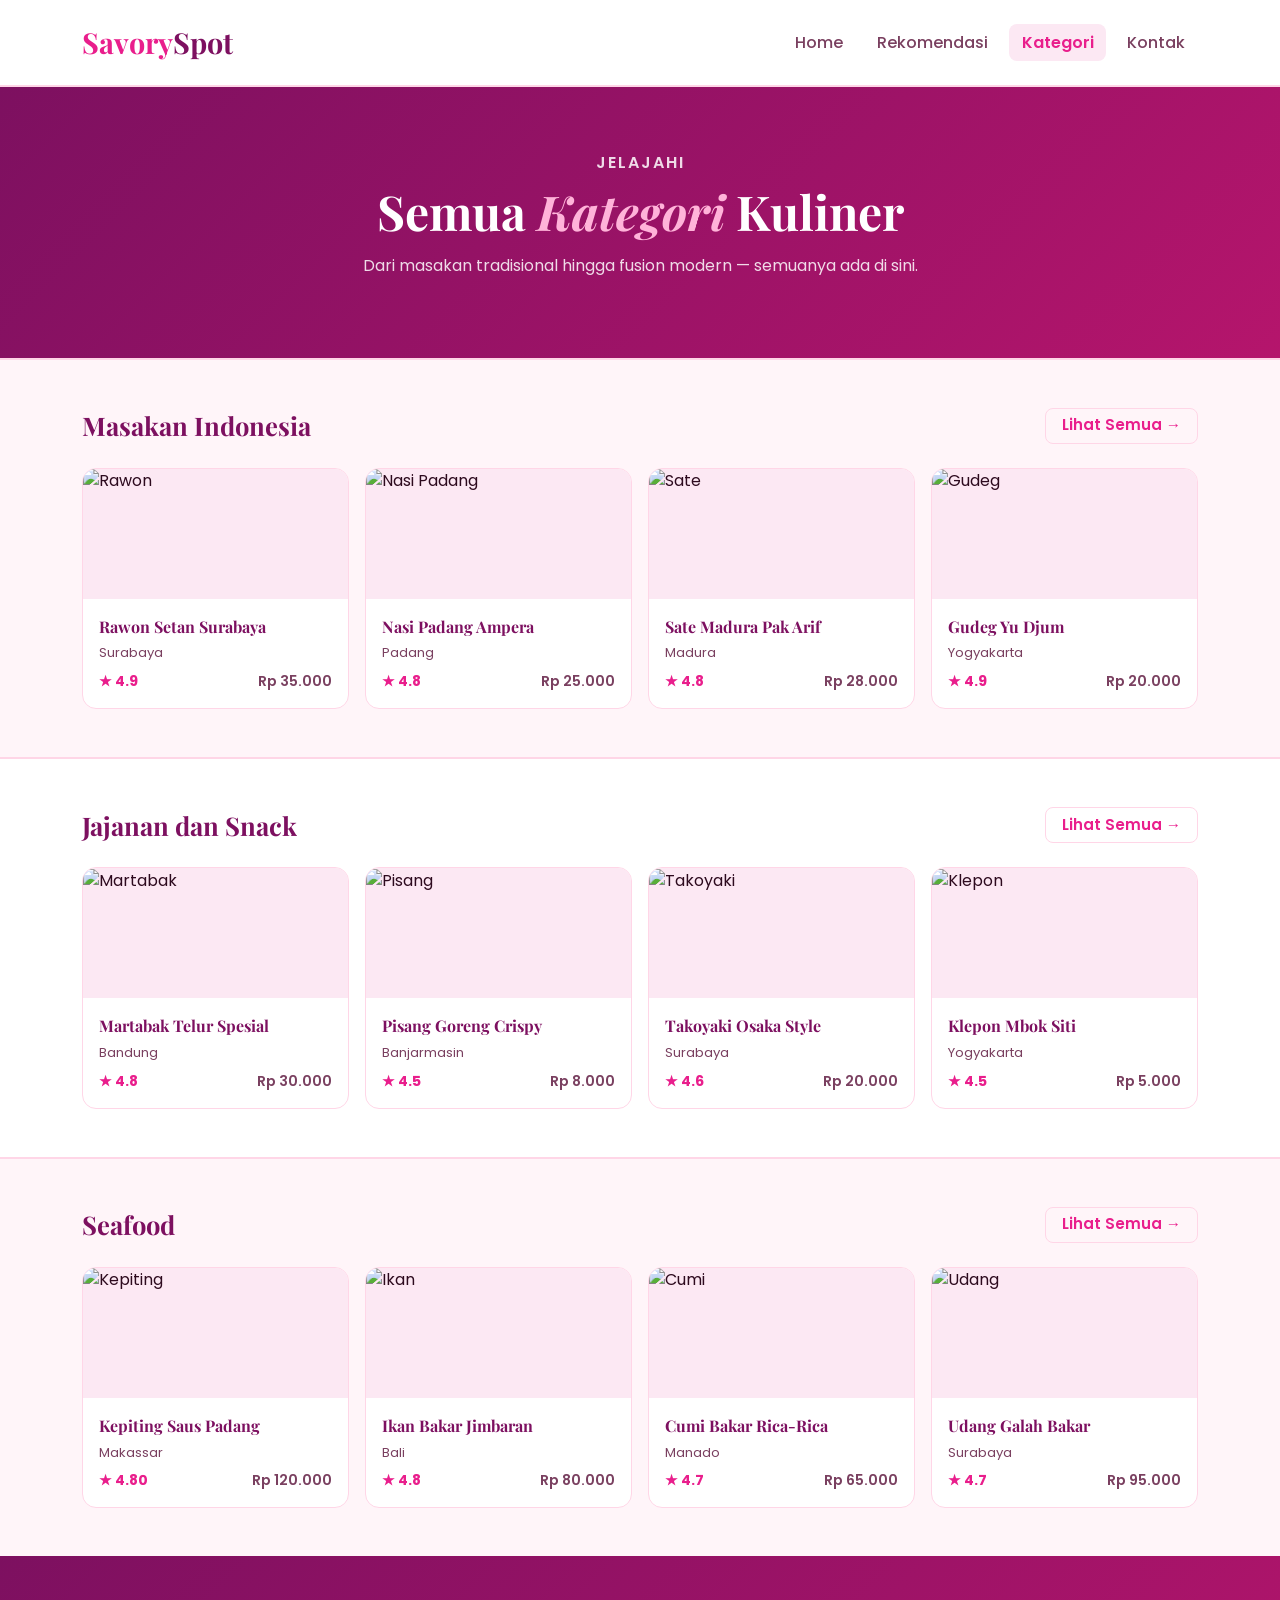
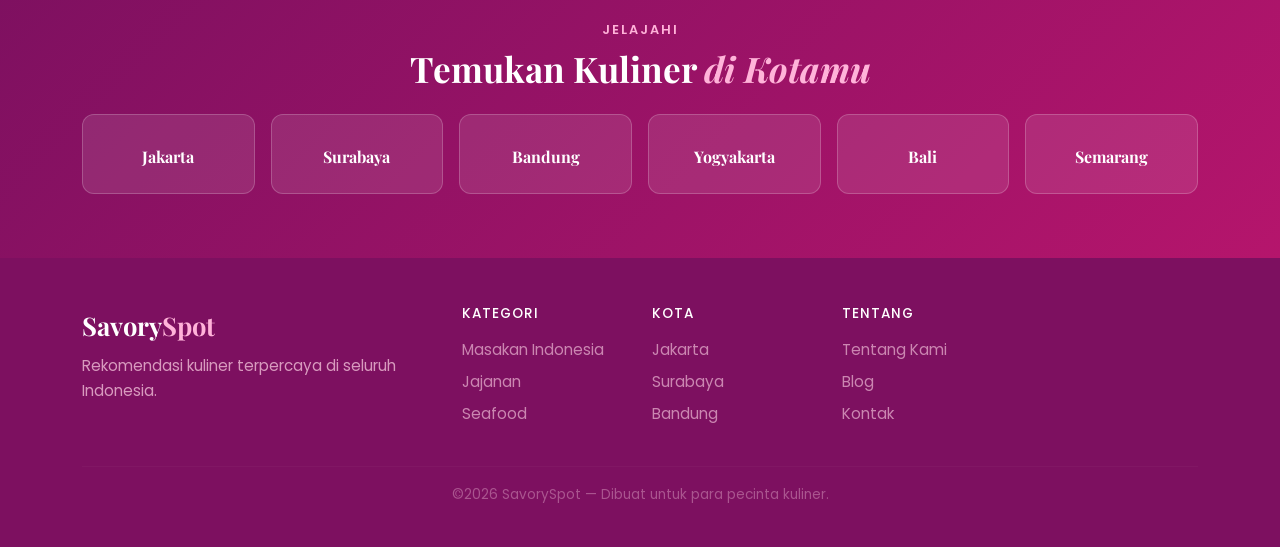
==== kategori.html @ 45e1f724 "feat: add kontak and rekomendasi pages with forms and functionality - Created kontak.html with a con" ====
<!DOCTYPE html>
<html lang="id">

<head>
  <meta charset="UTF-8" />
  <meta name="viewport" content="width=device-width, initial-scale=1.0" />
  <title>Kategori — SavorySpot</title>
  <link href="https://cdnjs.cloudflare.com/ajax/libs/bootstrap/5.3.2/css/bootstrap.min.css" rel="stylesheet" />
  <link
    href="https://fonts.googleapis.com/css2?family=Playfair+Display:ital,wght@0,700;1,700&family=Poppins:wght@400;500;600;700&display=swap"
    rel="stylesheet" />
  <link rel="stylesheet" href="kategori.css" />
</head>

<body>

  <nav class="navbar navbar-expand-lg sticky-top">
    <div class="container">
      <a class="navbar-brand" href="home.html">Savory<span>Spot</span></a>
      <button class="navbar-toggler" type="button" data-bs-toggle="collapse" data-bs-target="#menuNav">
        <span class="navbar-toggler-icon"></span>
      </button>
      <div class="collapse navbar-collapse justify-content-end" id="menuNav">
        <ul class="navbar-nav gap-2">
          <li class="nav-item"><a class="nav-link" href="home.html">Home</a></li>
          <li class="nav-item"><a class="nav-link" href="rekomendasi.html">Rekomendasi</a></li>
          <li class="nav-item"><a class="nav-link aktif" href="kategori.html">Kategori</a></li>
          <li class="nav-item"><a class="nav-link" href="kontak.html">Kontak</a></li>
        </ul>
      </div>
    </div>
  </nav>

  <section class="header-halaman">
    <div class="container text-center">
      <p class="label">JELAJAHI</p>
      <h1>Semua <em>Kategori</em> Kuliner</h1>
      <p>Dari masakan tradisional hingga fusion modern — semuanya ada di sini.</p>
    </div>
  </section>

  <!-- MASAKAN INDONESIA -->
  <section class="seksi-makanan" id="indonesia">
    <div class="container">
      <div class="judul-seksi">
        <h2>Masakan Indonesia</h2>
        <a href="rekomendasi.html" class="link-semua">Lihat Semua →</a>
      </div>
      <div class="row g-3">
        <div class="col-6 col-md-3">
          <div class="kartu-kecil">
            <div class="kk-foto"><img src="https://i.pinimg.com/736x/a6/c2/28/a6c22823c94080307e24362f05eaa082.jpg"
                alt="Rawon" /></div>
            <div class="kk-isi">
              <div class="kk-nama">Rawon Setan Surabaya</div>
              <div class="kk-lokasi">Surabaya</div>
              <div class="kk-bawah"><span class="kk-rating">★ 4.9</span><span class="kk-harga">Rp 35.000</span></div>
            </div>
          </div>
        </div>
        <div class="col-6 col-md-3">
          <div class="kartu-kecil">
            <div class="kk-foto"><img src="https://i.pinimg.com/736x/2a/86/64/2a8664012cab9e98c8d9ac3974589218.jpg"
                alt="Nasi Padang" /></div>
            <div class="kk-isi">
              <div class="kk-nama">Nasi Padang Ampera</div>
              <div class="kk-lokasi">Padang</div>
              <div class="kk-bawah"><span class="kk-rating">★ 4.8</span><span class="kk-harga">Rp 25.000</span></div>
            </div>
          </div>
        </div>
        <div class="col-6 col-md-3">
          <div class="kartu-kecil">
            <div class="kk-foto"><img src="https://i.pinimg.com/736x/81/70/66/817066a3e0587d60592d31920f31f69a.jpg"
                alt="Sate" /></div>
            <div class="kk-isi">
              <div class="kk-nama">Sate Madura Pak Arif</div>
              <div class="kk-lokasi">Madura</div>
              <div class="kk-bawah"><span class="kk-rating">★ 4.8</span><span class="kk-harga">Rp 28.000</span></div>
            </div>
          </div>
        </div>
        <div class="col-6 col-md-3">
          <div class="kartu-kecil">
            <div class="kk-foto"><img src="https://i.pinimg.com/736x/74/51/db/7451db063362821a07b41a27ba3db912.jpg"
                alt="Gudeg" /></div>
            <div class="kk-isi">
              <div class="kk-nama">Gudeg Yu Djum</div>
              <div class="kk-lokasi">Yogyakarta</div>
              <div class="kk-bawah"><span class="kk-rating">★ 4.9</span><span class="kk-harga">Rp 20.000</span></div>
            </div>
          </div>
        </div>
      </div>
    </div>
  </section>

  <!-- JAJANAN -->
  <section class="seksi-makanan bg-putih" id="jajanan">
    <div class="container">
      <div class="judul-seksi">
        <h2>Jajanan dan Snack</h2>
        <a href="rekomendasi.html" class="link-semua">Lihat Semua →</a>
      </div>
      <div class="row g-3">
        <div class="col-6 col-md-3">
          <div class="kartu-kecil">
            <div class="kk-foto"><img src="https://i.pinimg.com/736x/89/0b/9b/890b9bfc279bdaea29f14858599764b1.jpg"
                alt="Martabak" /></div>
            <div class="kk-isi">
              <div class="kk-nama">Martabak Telur Spesial</div>
              <div class="kk-lokasi">Bandung</div>
              <div class="kk-bawah"><span class="kk-rating">★ 4.8</span><span class="kk-harga">Rp 30.000</span></div>
            </div>
          </div>
        </div>
        <div class="col-6 col-md-3">
          <div class="kartu-kecil">
            <div class="kk-foto"><img src="https://i1-c.pinimg.com/1200x/96/ac/b1/96acb1b8d21e73b59365c81dc6659904.jpg"
                alt="Pisang" /></div>
            <div class="kk-isi">
              <div class="kk-nama">Pisang Goreng Crispy</div>
              <div class="kk-lokasi"> Banjarmasin</div>
              <div class="kk-bawah"><span class="kk-rating">★ 4.5</span><span class="kk-harga">Rp 8.000</span></div>
            </div>
          </div>
        </div>
        <div class="col-6 col-md-3">
          <div class="kartu-kecil">
            <div class="kk-foto"><img src="https://i.pinimg.com/736x/fe/58/0c/fe580c83a433505a674e19b1a835ab2b.jpg"
                alt="Takoyaki" /></div>
            <div class="kk-isi">
              <div class="kk-nama">Takoyaki Osaka Style</div>
              <div class="kk-lokasi"> Surabaya</div>
              <div class="kk-bawah"><span class="kk-rating">★ 4.6</span><span class="kk-harga">Rp 20.000</span></div>
            </div>
          </div>
        </div>
        <div class="col-6 col-md-3">
          <div class="kartu-kecil">
            <div class="kk-foto"><img src="https://i1-c.pinimg.com/736x/1a/3d/e3/1a3de3dff6219a815c5623024ca36a84.jpg"
                alt="Klepon" /></div>
            <div class="kk-isi">
              <div class="kk-nama">Klepon Mbok Siti</div>
              <div class="kk-lokasi">Yogyakarta</div>
              <div class="kk-bawah"><span class="kk-rating">★ 4.5</span><span class="kk-harga">Rp 5.000</span></div>
            </div>
          </div>
        </div>
      </div>
    </div>
  </section>

  <!-- SEAFOOD -->
  <section class="seksi-makanan" id="seafood">
    <div class="container">
      <div class="judul-seksi">
        <h2>Seafood</h2>
        <a href="rekomendasi.html" class="link-semua">Lihat Semua →</a>
      </div>
      <div class="row g-3">
        <div class="col-6 col-md-3">
          <div class="kartu-kecil">
            <div class="kk-foto"><img src="https://i1-c.pinimg.com/1200x/d6/48/a1/d648a134058417fb0a55483e6c380c33.jpg"
                alt="Kepiting" /></div>
                <div class="kk-isi">
              <div class="kk-nama">Kepiting Saus Padang</div>
              <div class="kk-lokasi"> Makassar</div>
              <div class="kk-bawah"><span class="kk-rating">★ 4.80</span><span class="kk-harga">Rp 120.000</span></div>
            </div>
          </div>
        </div>
        <div class="col-6 col-md-3">
          <div class="kartu-kecil">
            <div class="kk-foto"><img src="https://i.pinimg.com/736x/df/65/27/df652780ce26ef5067a25e6049cd04b6.jpg"
                alt="Ikan" /></div>
                <div class="kk-isi">
              <div class="kk-nama">Ikan Bakar Jimbaran</div>
              <div class="kk-lokasi">Bali</div>
              <div class="kk-bawah"><span class="kk-rating">★ 4.8</span><span class="kk-harga">Rp 80.000</span></div>
            </div>
          </div>
        </div>
        <div class="col-6 col-md-3">
          <div class="kartu-kecil">
            <div class="kk-foto"><img src="https://i.pinimg.com/736x/85/d7/22/85d722b4bcb40e73a3307ccb604c488b.jpg"
                alt="Cumi" /></div>
                 <div class="kk-isi">
              <div class="kk-nama">Cumi Bakar Rica-Rica</div>
              <div class="kk-lokasi"> Manado</div>
              <div class="kk-bawah"><span class="kk-rating">★ 4.7</span><span class="kk-harga">Rp 65.000</span></div>
            </div>
          </div>
        </div>
        <div class="col-6 col-md-3">
          <div class="kartu-kecil">
            <div class="kk-foto"><img src="https://i1-c.pinimg.com/1200x/f3/6c/b8/f36cb82526697c7a376b3c86f1c5e79c.jpg"
                alt="Udang" /></div>
            <div class="kk-isi">
              <div class="kk-nama">Udang Galah Bakar</div>
              <div class="kk-lokasi"> Surabaya</div>
              <div class="kk-bawah"><span class="kk-rating">★ 4.7</span><span class="kk-harga">Rp 95.000</span></div>
            </div>
          </div>
        </div>
      </div>
    </div>
  </section>

  <!-- KOTA -->
  <section class="seksi-kota">
    <div class="container">
      <div class="text-center mb-4">
        <p class="label" style="color:#ffb3d9">JELAJAHI</p>
        <h2>Temukan Kuliner <em>di Kotamu</em></h2>
      </div>
      <div class="row g-3">
        <div class="col-6 col-md-4 col-lg-2"><a href="#" class="kotak-kota" onclick="klikKota(event,this)">
            <div>Jakarta</div>
          </a></div>
        <div class="col-6 col-md-4 col-lg-2"><a href="#" class="kotak-kota" onclick="klikKota(event,this)">
            <div>Surabaya</div>
          </a></div>
        <div class="col-6 col-md-4 col-lg-2"><a href="#" class="kotak-kota" onclick="klikKota(event,this)">
            <div>Bandung</div>
          </a></div>
        <div class="col-6 col-md-4 col-lg-2"><a href="#" class="kotak-kota" onclick="klikKota(event,this)">
            <div>Yogyakarta</div>
          </a></div>
        <div class="col-6 col-md-4 col-lg-2"><a href="#" class="kotak-kota" onclick="klikKota(event,this)">
            <div>Bali</div>
          </a></div>
        <div class="col-6 col-md-4 col-lg-2"><a href="#" class="kotak-kota" onclick="klikKota(event,this)">
            <div>Semarang</div>
          </a></div>
      </div>
    </div>
  </section>

  <footer>
    <div class="container">
      <div class="row g-4 mb-4">
        <div class="col-lg-4">
          <div class="footer-brand">Savory<span>Spot</span></div>
          <p>Rekomendasi kuliner terpercaya di seluruh Indonesia.</p>
        </div>
        <div class="col-lg-2 col-6">
          <h5>Kategori</h5>
          <ul>
            <li><a href="#indonesia">Masakan Indonesia</a></li>
            <li><a href="#jajanan">Jajanan</a></li>
            <li><a href="#seafood">Seafood</a></li>
          </ul>
        </div>
        <div class="col-lg-2 col-6">
          <h5>Kota</h5>
          <ul>
            <li><a href="#">Jakarta</a></li>
            <li><a href="#">Surabaya</a></li>
            <li><a href="#">Bandung</a></li>
          </ul>
        </div>
        <div class="col-lg-2 col-6">
          <h5>Tentang</h5>
          <ul>
            <li><a href="#">Tentang Kami</a></li>
            <li><a href="#">Blog</a></li>
            <li><a href="kontak.html">Kontak</a></li>
          </ul>
        </div>
      </div>
      <hr />
      <p class="footer-bawah">©2026 SavorySpot — Dibuat untuk para pecinta kuliner.</p>
    </div>
  </footer>

  <script src="https://cdnjs.cloudflare.com/ajax/libs/bootstrap/5.3.2/js/bootstrap.bundle.min.js"></script>
  <script src="kategori.js"></script>
</body>

</html>
---- kategori.css ----
@import url('https://fonts.googleapis.com/css2?family=Playfair+Display:ital,wght@0,700;1,700&family=Poppins:wght@400;500;600;700&display=swap');

:root {
    --pink: #e91e8c;
    --pink-gelap: #7d1060;
    --pink-muda: #fce8f3;
    --pink-soft: #ffd6e7;
    --putih: #ffffff;
    --teks: #2d0a1e;
    --teks-abu: #7a4060;
    --bg: #fff5f9;
}

* {
    margin: 0;
    padding: 0;
    box-sizing: border-box;
}

html {
    scroll-behavior: smooth;
}

body {
    font-family: 'Poppins', sans-serif;
    background: var(--bg);
    color: var(--teks);
    font-size: 16px;
}

.navbar {
    background: var(--putih) !important;
    border-bottom: 2px solid var(--pink-soft);
    padding: 1rem 0;
}

.navbar-brand {
    font-family: 'Playfair Display', serif;
    font-size: 1.8rem;
    font-weight: 700;
    color: var(--pink) !important;
    text-decoration: none;
}

.navbar-brand span {
    color: var(--pink-gelap);
}

.nav-link {
    color: var(--teks-abu) !important;
    font-weight: 500;
    font-size: 1rem;
    padding: 0.4rem 0.8rem !important;
    border-radius: 8px;
    transition: all 0.2s;
}

.nav-link:hover,
.nav-link.aktif {
    color: var(--pink) !important;
    font-weight: 600;
    background: var(--pink-muda);
}

.header-halaman {
    background: linear-gradient(135deg, #7d1060, #b5156c);
    padding: 4rem 2rem;
    color: white;
    text-align: center;
}

.label {
    font-size: 0.8rem;
    letter-spacing: 2px;
    text-transform: uppercase;
    color: #ffb3d9;
    font-weight: 600;
    margin-bottom: 0.5rem;
}

.header-halaman h1 {
    font-family: 'Playfair Display', serif;
    font-size: clamp(2rem, 5vw, 3rem);
    font-weight: 700;
    margin-bottom: 0.8rem;
}

.header-halaman h1 em {
    color: #ffb3d9;
    font-style: italic;
}

.header-halaman p {
    font-size: 1rem;
    color: rgba(255, 255, 255, 0.85);
}

.seksi-makanan {
    padding: 3rem 0;
    border-top: 2px solid var(--pink-soft);
}

.seksi-makanan.bg-putih {
    background: var(--putih);
}

.judul-seksi {
    display: flex;
    align-items: center;
    gap: 0.8rem;
    margin-bottom: 1.5rem;
    flex-wrap: wrap;
}

.judul-seksi span:first-child {
    font-size: 1.8rem;
}

.judul-seksi h2 {
    font-family: 'Playfair Display', serif;
    font-size: 1.6rem;
    font-weight: 700;
    color: var(--pink-gelap);
    margin: 0;
}

.badge-jumlah {
    background: var(--pink-muda);
    color: var(--pink);
    border: 1px solid var(--pink-soft);
    border-radius: 6px;
    padding: 0.2rem 0.7rem;
    font-size: 0.82rem;
    font-weight: 600;
}

.link-semua {
    margin-left: auto;
    color: var(--pink);
    font-size: 0.95rem;
    font-weight: 600;
    text-decoration: none;
    border: 1.5px solid var(--pink-soft);
    border-radius: 8px;
    padding: 0.35rem 1rem;
    transition: all 0.2s;
}

.link-semua:hover {
    background: var(--pink);
    color: white;
}

.kartu-kecil {
    background: var(--putih);
    border-radius: 14px;
    overflow: hidden;
    border: 1.5px solid var(--pink-soft);
    cursor: pointer;
    transition: transform 0.3s;
}

.kartu-kecil:hover {
    transform: translateY(-4px);
    box-shadow: 0 8px 25px rgba(233, 30, 140, 0.1);
}

.kk-foto {
    height: 130px;
    overflow: hidden;
    background: var(--pink-muda);
}

.kk-foto img {
    width: 100%;
    height: 100%;
    object-fit: cover;
    transition: transform 0.4s;
}

.kartu-kecil:hover .kk-foto img {
    transform: scale(1.06);
}

.kk-isi {
    padding: 1rem;
}

.kk-nama {
    font-family: 'Playfair Display', serif;
    font-size: 1rem;
    font-weight: 700;
    color: var(--pink-gelap);
    margin-bottom: 0.3rem;
}

.kk-lokasi {
    font-size: 0.82rem;
    color: var(--teks-abu);
    margin-bottom: 0.5rem;
}

.kk-bawah {
    display: flex;
    justify-content: space-between;
}

.kk-rating {
    font-size: 0.88rem;
    font-weight: 700;
    color: var(--pink);
}

.kk-harga {
    font-size: 0.88rem;
    font-weight: 600;
    color: var(--teks-abu);
}

.seksi-kota {
    background: linear-gradient(135deg, #7d1060, #b5156c);
    padding: 4rem 0;
}

.seksi-kota h2 {
    font-family: 'Playfair Display', serif;
    font-size: clamp(1.6rem, 3vw, 2.2rem);
    color: white;
    font-weight: 700;
}

.seksi-kota h2 em {
    color: #ffb3d9;
    font-style: italic;
}

.kotak-kota {
    display: flex;
    flex-direction: column;
    align-items: center;
    background: rgba(255, 255, 255, 0.1);
    border: 1.5px solid rgba(255, 255, 255, 0.2);
    border-radius: 12px;
    padding: 1.5rem 1rem;
    text-align: center;
    text-decoration: none;
    font-size: 1.8rem;
    transition: all 0.2s;
    cursor: pointer;
}

.kotak-kota div {
    font-family: 'Playfair Display', serif;
    font-size: 1rem;
    font-weight: 700;
    color: white;
    margin-top: 0.4rem;
}

.kotak-kota small {
    font-size: 0.78rem;
    color: rgba(255, 214, 231, 0.7);
}

.kotak-kota:hover {
    background: rgba(255, 255, 255, 0.2);
    transform: translateY(-3px);
}

footer {
    background: var(--pink-gelap);
    color: rgba(255, 214, 231, 0.7);
    padding: 3rem 0 1.5rem;
}

.footer-brand {
    font-family: 'Playfair Display', serif;
    font-size: 1.6rem;
    font-weight: 700;
    color: white;
    margin-bottom: 0.5rem;
}

.footer-brand span {
    color: #ffb3d9;
}

footer p {
    font-size: 0.95rem;
    line-height: 1.7;
}

footer h5 {
    color: white;
    font-size: 0.85rem;
    letter-spacing: 1px;
    text-transform: uppercase;
    margin-bottom: 1rem;
}

footer ul {
    list-style: none;
    padding: 0;
}

footer ul li {
    margin-bottom: 0.5rem;
}

footer ul a {
    color: rgba(255, 214, 231, 0.6);
    font-size: 0.95rem;
    text-decoration: none;
    transition: color 0.2s;
}

footer ul a:hover {
    color: #ffb3d9;
}

footer hr {
    border-color: rgba(255, 255, 255, 0.1);
}

.footer-bawah {
    text-align: center;
    font-size: 0.85rem;
    color: rgba(255, 214, 231, 0.35);
}
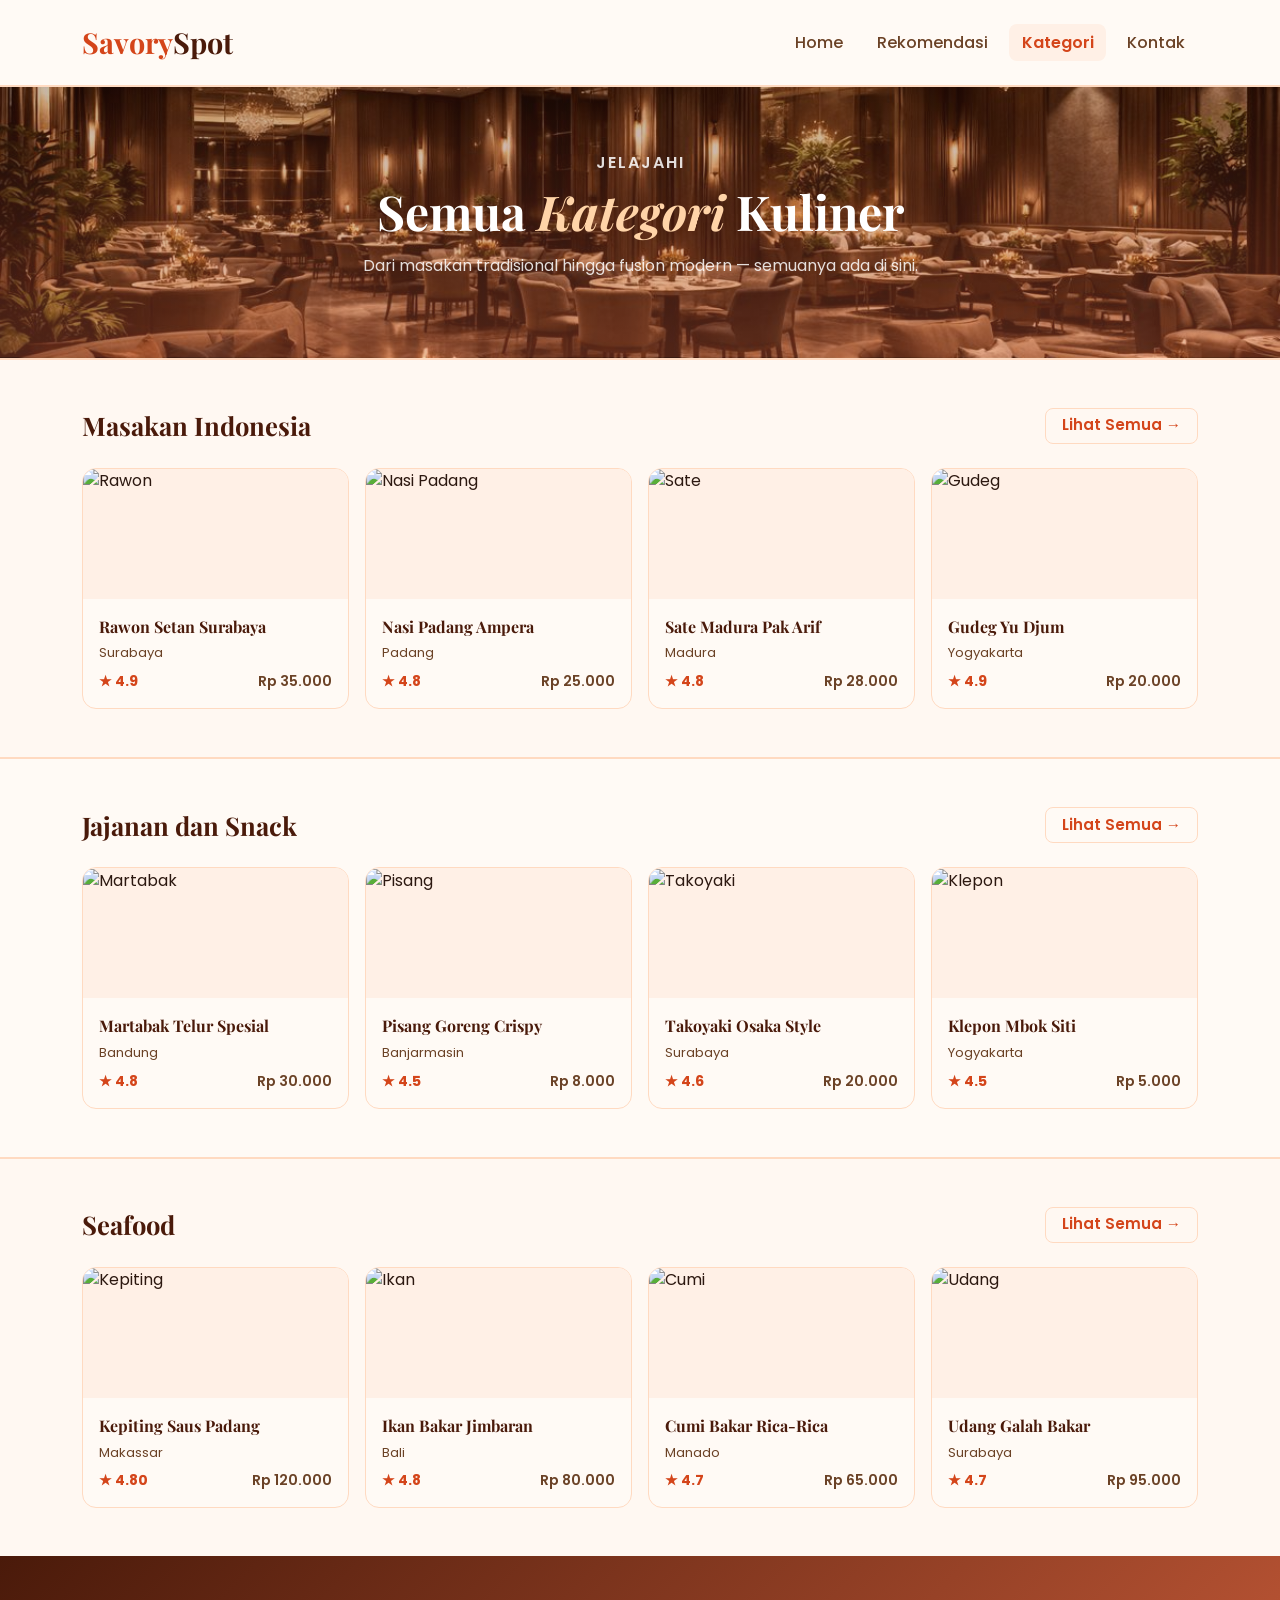
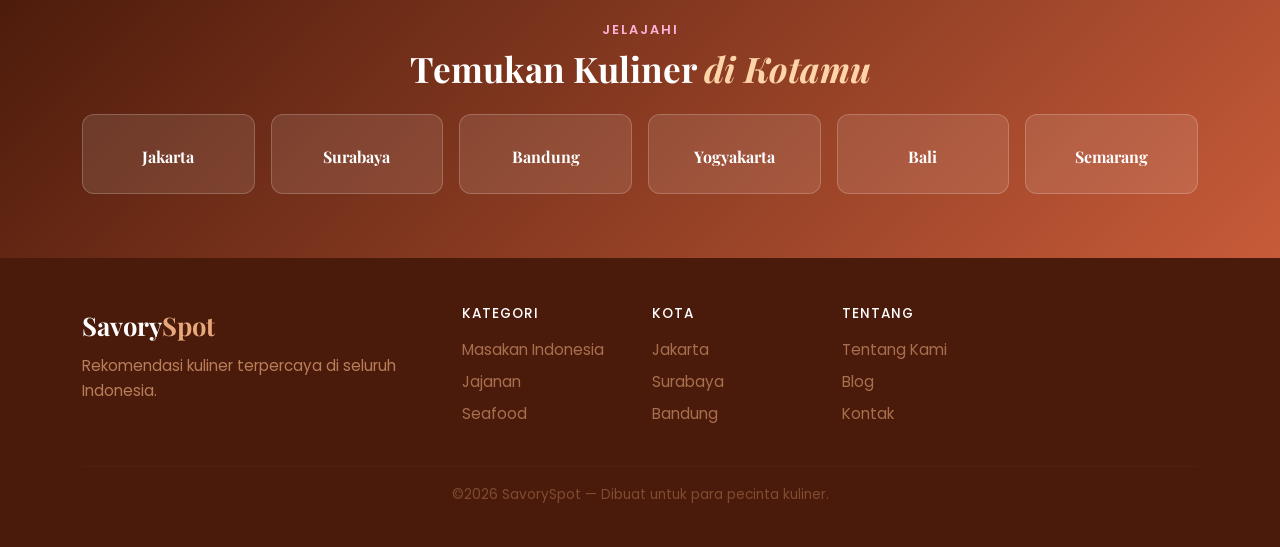
==== commit 9ac1882d: "Add files via upload" ====
--- a/kategori.html
+++ b/kategori.html
@@ -1,281 +1,281 @@
-<!DOCTYPE html>
-<html lang="id">
-
-<head>
-  <meta charset="UTF-8" />
-  <meta name="viewport" content="width=device-width, initial-scale=1.0" />
-  <title>Kategori — SavorySpot</title>
-  <link href="https://cdnjs.cloudflare.com/ajax/libs/bootstrap/5.3.2/css/bootstrap.min.css" rel="stylesheet" />
-  <link
-    href="https://fonts.googleapis.com/css2?family=Playfair+Display:ital,wght@0,700;1,700&family=Poppins:wght@400;500;600;700&display=swap"
-    rel="stylesheet" />
-  <link rel="stylesheet" href="kategori.css" />
-</head>
-
-<body>
-
-  <nav class="navbar navbar-expand-lg sticky-top">
-    <div class="container">
-      <a class="navbar-brand" href="home.html">Savory<span>Spot</span></a>
-      <button class="navbar-toggler" type="button" data-bs-toggle="collapse" data-bs-target="#menuNav">
-        <span class="navbar-toggler-icon"></span>
-      </button>
-      <div class="collapse navbar-collapse justify-content-end" id="menuNav">
-        <ul class="navbar-nav gap-2">
-          <li class="nav-item"><a class="nav-link" href="home.html">Home</a></li>
-          <li class="nav-item"><a class="nav-link" href="rekomendasi.html">Rekomendasi</a></li>
-          <li class="nav-item"><a class="nav-link aktif" href="kategori.html">Kategori</a></li>
-          <li class="nav-item"><a class="nav-link" href="kontak.html">Kontak</a></li>
-        </ul>
-      </div>
-    </div>
-  </nav>
-
-  <section class="header-halaman">
-    <div class="container text-center">
-      <p class="label">JELAJAHI</p>
-      <h1>Semua <em>Kategori</em> Kuliner</h1>
-      <p>Dari masakan tradisional hingga fusion modern — semuanya ada di sini.</p>
-    </div>
-  </section>
-
-  <!-- MASAKAN INDONESIA -->
-  <section class="seksi-makanan" id="indonesia">
-    <div class="container">
-      <div class="judul-seksi">
-        <h2>Masakan Indonesia</h2>
-        <a href="rekomendasi.html" class="link-semua">Lihat Semua →</a>
-      </div>
-      <div class="row g-3">
-        <div class="col-6 col-md-3">
-          <div class="kartu-kecil">
-            <div class="kk-foto"><img src="https://i.pinimg.com/736x/a6/c2/28/a6c22823c94080307e24362f05eaa082.jpg"
-                alt="Rawon" /></div>
-            <div class="kk-isi">
-              <div class="kk-nama">Rawon Setan Surabaya</div>
-              <div class="kk-lokasi">Surabaya</div>
-              <div class="kk-bawah"><span class="kk-rating">★ 4.9</span><span class="kk-harga">Rp 35.000</span></div>
-            </div>
-          </div>
-        </div>
-        <div class="col-6 col-md-3">
-          <div class="kartu-kecil">
-            <div class="kk-foto"><img src="https://i.pinimg.com/736x/2a/86/64/2a8664012cab9e98c8d9ac3974589218.jpg"
-                alt="Nasi Padang" /></div>
-            <div class="kk-isi">
-              <div class="kk-nama">Nasi Padang Ampera</div>
-              <div class="kk-lokasi">Padang</div>
-              <div class="kk-bawah"><span class="kk-rating">★ 4.8</span><span class="kk-harga">Rp 25.000</span></div>
-            </div>
-          </div>
-        </div>
-        <div class="col-6 col-md-3">
-          <div class="kartu-kecil">
-            <div class="kk-foto"><img src="https://i.pinimg.com/736x/81/70/66/817066a3e0587d60592d31920f31f69a.jpg"
-                alt="Sate" /></div>
-            <div class="kk-isi">
-              <div class="kk-nama">Sate Madura Pak Arif</div>
-              <div class="kk-lokasi">Madura</div>
-              <div class="kk-bawah"><span class="kk-rating">★ 4.8</span><span class="kk-harga">Rp 28.000</span></div>
-            </div>
-          </div>
-        </div>
-        <div class="col-6 col-md-3">
-          <div class="kartu-kecil">
-            <div class="kk-foto"><img src="https://i.pinimg.com/736x/74/51/db/7451db063362821a07b41a27ba3db912.jpg"
-                alt="Gudeg" /></div>
-            <div class="kk-isi">
-              <div class="kk-nama">Gudeg Yu Djum</div>
-              <div class="kk-lokasi">Yogyakarta</div>
-              <div class="kk-bawah"><span class="kk-rating">★ 4.9</span><span class="kk-harga">Rp 20.000</span></div>
-            </div>
-          </div>
-        </div>
-      </div>
-    </div>
-  </section>
-
-  <!-- JAJANAN -->
-  <section class="seksi-makanan bg-putih" id="jajanan">
-    <div class="container">
-      <div class="judul-seksi">
-        <h2>Jajanan dan Snack</h2>
-        <a href="rekomendasi.html" class="link-semua">Lihat Semua →</a>
-      </div>
-      <div class="row g-3">
-        <div class="col-6 col-md-3">
-          <div class="kartu-kecil">
-            <div class="kk-foto"><img src="https://i.pinimg.com/736x/89/0b/9b/890b9bfc279bdaea29f14858599764b1.jpg"
-                alt="Martabak" /></div>
-            <div class="kk-isi">
-              <div class="kk-nama">Martabak Telur Spesial</div>
-              <div class="kk-lokasi">Bandung</div>
-              <div class="kk-bawah"><span class="kk-rating">★ 4.8</span><span class="kk-harga">Rp 30.000</span></div>
-            </div>
-          </div>
-        </div>
-        <div class="col-6 col-md-3">
-          <div class="kartu-kecil">
-            <div class="kk-foto"><img src="https://i1-c.pinimg.com/1200x/96/ac/b1/96acb1b8d21e73b59365c81dc6659904.jpg"
-                alt="Pisang" /></div>
-            <div class="kk-isi">
-              <div class="kk-nama">Pisang Goreng Crispy</div>
-              <div class="kk-lokasi"> Banjarmasin</div>
-              <div class="kk-bawah"><span class="kk-rating">★ 4.5</span><span class="kk-harga">Rp 8.000</span></div>
-            </div>
-          </div>
-        </div>
-        <div class="col-6 col-md-3">
-          <div class="kartu-kecil">
-            <div class="kk-foto"><img src="https://i.pinimg.com/736x/fe/58/0c/fe580c83a433505a674e19b1a835ab2b.jpg"
-                alt="Takoyaki" /></div>
-            <div class="kk-isi">
-              <div class="kk-nama">Takoyaki Osaka Style</div>
-              <div class="kk-lokasi"> Surabaya</div>
-              <div class="kk-bawah"><span class="kk-rating">★ 4.6</span><span class="kk-harga">Rp 20.000</span></div>
-            </div>
-          </div>
-        </div>
-        <div class="col-6 col-md-3">
-          <div class="kartu-kecil">
-            <div class="kk-foto"><img src="https://i1-c.pinimg.com/736x/1a/3d/e3/1a3de3dff6219a815c5623024ca36a84.jpg"
-                alt="Klepon" /></div>
-            <div class="kk-isi">
-              <div class="kk-nama">Klepon Mbok Siti</div>
-              <div class="kk-lokasi">Yogyakarta</div>
-              <div class="kk-bawah"><span class="kk-rating">★ 4.5</span><span class="kk-harga">Rp 5.000</span></div>
-            </div>
-          </div>
-        </div>
-      </div>
-    </div>
-  </section>
-
-  <!-- SEAFOOD -->
-  <section class="seksi-makanan" id="seafood">
-    <div class="container">
-      <div class="judul-seksi">
-        <h2>Seafood</h2>
-        <a href="rekomendasi.html" class="link-semua">Lihat Semua →</a>
-      </div>
-      <div class="row g-3">
-        <div class="col-6 col-md-3">
-          <div class="kartu-kecil">
-            <div class="kk-foto"><img src="https://i1-c.pinimg.com/1200x/d6/48/a1/d648a134058417fb0a55483e6c380c33.jpg"
-                alt="Kepiting" /></div>
-                <div class="kk-isi">
-              <div class="kk-nama">Kepiting Saus Padang</div>
-              <div class="kk-lokasi"> Makassar</div>
-              <div class="kk-bawah"><span class="kk-rating">★ 4.80</span><span class="kk-harga">Rp 120.000</span></div>
-            </div>
-          </div>
-        </div>
-        <div class="col-6 col-md-3">
-          <div class="kartu-kecil">
-            <div class="kk-foto"><img src="https://i.pinimg.com/736x/df/65/27/df652780ce26ef5067a25e6049cd04b6.jpg"
-                alt="Ikan" /></div>
-                <div class="kk-isi">
-              <div class="kk-nama">Ikan Bakar Jimbaran</div>
-              <div class="kk-lokasi">Bali</div>
-              <div class="kk-bawah"><span class="kk-rating">★ 4.8</span><span class="kk-harga">Rp 80.000</span></div>
-            </div>
-          </div>
-        </div>
-        <div class="col-6 col-md-3">
-          <div class="kartu-kecil">
-            <div class="kk-foto"><img src="https://i.pinimg.com/736x/85/d7/22/85d722b4bcb40e73a3307ccb604c488b.jpg"
-                alt="Cumi" /></div>
-                 <div class="kk-isi">
-              <div class="kk-nama">Cumi Bakar Rica-Rica</div>
-              <div class="kk-lokasi"> Manado</div>
-              <div class="kk-bawah"><span class="kk-rating">★ 4.7</span><span class="kk-harga">Rp 65.000</span></div>
-            </div>
-          </div>
-        </div>
-        <div class="col-6 col-md-3">
-          <div class="kartu-kecil">
-            <div class="kk-foto"><img src="https://i1-c.pinimg.com/1200x/f3/6c/b8/f36cb82526697c7a376b3c86f1c5e79c.jpg"
-                alt="Udang" /></div>
-            <div class="kk-isi">
-              <div class="kk-nama">Udang Galah Bakar</div>
-              <div class="kk-lokasi"> Surabaya</div>
-              <div class="kk-bawah"><span class="kk-rating">★ 4.7</span><span class="kk-harga">Rp 95.000</span></div>
-            </div>
-          </div>
-        </div>
-      </div>
-    </div>
-  </section>
-
-  <!-- KOTA -->
-  <section class="seksi-kota">
-    <div class="container">
-      <div class="text-center mb-4">
-        <p class="label" style="color:#ffb3d9">JELAJAHI</p>
-        <h2>Temukan Kuliner <em>di Kotamu</em></h2>
-      </div>
-      <div class="row g-3">
-        <div class="col-6 col-md-4 col-lg-2"><a href="#" class="kotak-kota" onclick="klikKota(event,this)">
-            <div>Jakarta</div>
-          </a></div>
-        <div class="col-6 col-md-4 col-lg-2"><a href="#" class="kotak-kota" onclick="klikKota(event,this)">
-            <div>Surabaya</div>
-          </a></div>
-        <div class="col-6 col-md-4 col-lg-2"><a href="#" class="kotak-kota" onclick="klikKota(event,this)">
-            <div>Bandung</div>
-          </a></div>
-        <div class="col-6 col-md-4 col-lg-2"><a href="#" class="kotak-kota" onclick="klikKota(event,this)">
-            <div>Yogyakarta</div>
-          </a></div>
-        <div class="col-6 col-md-4 col-lg-2"><a href="#" class="kotak-kota" onclick="klikKota(event,this)">
-            <div>Bali</div>
-          </a></div>
-        <div class="col-6 col-md-4 col-lg-2"><a href="#" class="kotak-kota" onclick="klikKota(event,this)">
-            <div>Semarang</div>
-          </a></div>
-      </div>
-    </div>
-  </section>
-
-  <footer>
-    <div class="container">
-      <div class="row g-4 mb-4">
-        <div class="col-lg-4">
-          <div class="footer-brand">Savory<span>Spot</span></div>
-          <p>Rekomendasi kuliner terpercaya di seluruh Indonesia.</p>
-        </div>
-        <div class="col-lg-2 col-6">
-          <h5>Kategori</h5>
-          <ul>
-            <li><a href="#indonesia">Masakan Indonesia</a></li>
-            <li><a href="#jajanan">Jajanan</a></li>
-            <li><a href="#seafood">Seafood</a></li>
-          </ul>
-        </div>
-        <div class="col-lg-2 col-6">
-          <h5>Kota</h5>
-          <ul>
-            <li><a href="#">Jakarta</a></li>
-            <li><a href="#">Surabaya</a></li>
-            <li><a href="#">Bandung</a></li>
-          </ul>
-        </div>
-        <div class="col-lg-2 col-6">
-          <h5>Tentang</h5>
-          <ul>
-            <li><a href="#">Tentang Kami</a></li>
-            <li><a href="#">Blog</a></li>
-            <li><a href="kontak.html">Kontak</a></li>
-          </ul>
-        </div>
-      </div>
-      <hr />
-      <p class="footer-bawah">©2026 SavorySpot — Dibuat untuk para pecinta kuliner.</p>
-    </div>
-  </footer>
-
-  <script src="https://cdnjs.cloudflare.com/ajax/libs/bootstrap/5.3.2/js/bootstrap.bundle.min.js"></script>
-  <script src="kategori.js"></script>
-</body>
-
+<!DOCTYPE html>
+<html lang="id">
+
+<head>
+  <meta charset="UTF-8" />
+  <meta name="viewport" content="width=device-width, initial-scale=1.0" />
+  <title>Kategori — SavorySpot</title>
+  <link href="https://cdnjs.cloudflare.com/ajax/libs/bootstrap/5.3.2/css/bootstrap.min.css" rel="stylesheet" />
+  <link
+    href="https://fonts.googleapis.com/css2?family=Playfair+Display:ital,wght@0,700;1,700&family=Poppins:wght@400;500;600;700&display=swap"
+    rel="stylesheet" />
+  <link rel="stylesheet" href="kategori.css" />
+</head>
+
+<body>
+
+  <nav class="navbar navbar-expand-lg sticky-top">
+    <div class="container">
+      <a class="navbar-brand" href="home.html">Savory<span>Spot</span></a>
+      <button class="navbar-toggler" type="button" data-bs-toggle="collapse" data-bs-target="#menuNav">
+        <span class="navbar-toggler-icon"></span>
+      </button>
+      <div class="collapse navbar-collapse justify-content-end" id="menuNav">
+        <ul class="navbar-nav gap-2">
+          <li class="nav-item"><a class="nav-link" href="index.html">Home</a></li>
+          <li class="nav-item"><a class="nav-link" href="rekomendasi.html">Rekomendasi</a></li>
+          <li class="nav-item"><a class="nav-link aktif" href="kategori.html">Kategori</a></li>
+          <li class="nav-item"><a class="nav-link" href="kontak.html">Kontak</a></li>
+        </ul>
+      </div>
+    </div>
+  </nav>
+
+  <section class="header-halaman">
+    <div class="container text-center">
+      <p class="label">JELAJAHI</p>
+      <h1>Semua <em>Kategori</em> Kuliner</h1>
+      <p>Dari masakan tradisional hingga fusion modern — semuanya ada di sini.</p>
+    </div>
+  </section>
+
+  <!-- MASAKAN INDONESIA -->
+  <section class="seksi-makanan" id="indonesia">
+    <div class="container">
+      <div class="judul-seksi">
+        <h2>Masakan Indonesia</h2>
+        <a href="rekomendasi.html" class="link-semua">Lihat Semua →</a>
+      </div>
+      <div class="row g-3">
+        <div class="col-6 col-md-3">
+          <div class="kartu-kecil">
+            <div class="kk-foto"><img src="https://i.pinimg.com/736x/a6/c2/28/a6c22823c94080307e24362f05eaa082.jpg"
+                alt="Rawon" /></div>
+            <div class="kk-isi">
+              <div class="kk-nama">Rawon Setan Surabaya</div>
+              <div class="kk-lokasi">Surabaya</div>
+              <div class="kk-bawah"><span class="kk-rating">★ 4.9</span><span class="kk-harga">Rp 35.000</span></div>
+            </div>
+          </div>
+        </div>
+        <div class="col-6 col-md-3">
+          <div class="kartu-kecil">
+            <div class="kk-foto"><img src="https://i.pinimg.com/736x/2a/86/64/2a8664012cab9e98c8d9ac3974589218.jpg"
+                alt="Nasi Padang" /></div>
+            <div class="kk-isi">
+              <div class="kk-nama">Nasi Padang Ampera</div>
+              <div class="kk-lokasi">Padang</div>
+              <div class="kk-bawah"><span class="kk-rating">★ 4.8</span><span class="kk-harga">Rp 25.000</span></div>
+            </div>
+          </div>
+        </div>
+        <div class="col-6 col-md-3">
+          <div class="kartu-kecil">
+            <div class="kk-foto"><img src="https://i.pinimg.com/736x/81/70/66/817066a3e0587d60592d31920f31f69a.jpg"
+                alt="Sate" /></div>
+            <div class="kk-isi">
+              <div class="kk-nama">Sate Madura Pak Arif</div>
+              <div class="kk-lokasi">Madura</div>
+              <div class="kk-bawah"><span class="kk-rating">★ 4.8</span><span class="kk-harga">Rp 28.000</span></div>
+            </div>
+          </div>
+        </div>
+        <div class="col-6 col-md-3">
+          <div class="kartu-kecil">
+            <div class="kk-foto"><img src="https://i.pinimg.com/736x/74/51/db/7451db063362821a07b41a27ba3db912.jpg"
+                alt="Gudeg" /></div>
+            <div class="kk-isi">
+              <div class="kk-nama">Gudeg Yu Djum</div>
+              <div class="kk-lokasi">Yogyakarta</div>
+              <div class="kk-bawah"><span class="kk-rating">★ 4.9</span><span class="kk-harga">Rp 20.000</span></div>
+            </div>
+          </div>
+        </div>
+      </div>
+    </div>
+  </section>
+
+  <!-- JAJANAN -->
+  <section class="seksi-makanan bg-putih" id="jajanan">
+    <div class="container">
+      <div class="judul-seksi">
+        <h2>Jajanan dan Snack</h2>
+        <a href="rekomendasi.html" class="link-semua">Lihat Semua →</a>
+      </div>
+      <div class="row g-3">
+        <div class="col-6 col-md-3">
+          <div class="kartu-kecil">
+            <div class="kk-foto"><img src="https://i.pinimg.com/736x/89/0b/9b/890b9bfc279bdaea29f14858599764b1.jpg"
+                alt="Martabak" /></div>
+            <div class="kk-isi">
+              <div class="kk-nama">Martabak Telur Spesial</div>
+              <div class="kk-lokasi">Bandung</div>
+              <div class="kk-bawah"><span class="kk-rating">★ 4.8</span><span class="kk-harga">Rp 30.000</span></div>
+            </div>
+          </div>
+        </div>
+        <div class="col-6 col-md-3">
+          <div class="kartu-kecil">
+            <div class="kk-foto"><img src="https://i1-c.pinimg.com/1200x/96/ac/b1/96acb1b8d21e73b59365c81dc6659904.jpg"
+                alt="Pisang" /></div>
+            <div class="kk-isi">
+              <div class="kk-nama">Pisang Goreng Crispy</div>
+              <div class="kk-lokasi"> Banjarmasin</div>
+              <div class="kk-bawah"><span class="kk-rating">★ 4.5</span><span class="kk-harga">Rp 8.000</span></div>
+            </div>
+          </div>
+        </div>
+        <div class="col-6 col-md-3">
+          <div class="kartu-kecil">
+            <div class="kk-foto"><img src="https://i.pinimg.com/736x/fe/58/0c/fe580c83a433505a674e19b1a835ab2b.jpg"
+                alt="Takoyaki" /></div>
+            <div class="kk-isi">
+              <div class="kk-nama">Takoyaki Osaka Style</div>
+              <div class="kk-lokasi"> Surabaya</div>
+              <div class="kk-bawah"><span class="kk-rating">★ 4.6</span><span class="kk-harga">Rp 20.000</span></div>
+            </div>
+          </div>
+        </div>
+        <div class="col-6 col-md-3">
+          <div class="kartu-kecil">
+            <div class="kk-foto"><img src="https://i1-c.pinimg.com/736x/1a/3d/e3/1a3de3dff6219a815c5623024ca36a84.jpg"
+                alt="Klepon" /></div>
+            <div class="kk-isi">
+              <div class="kk-nama">Klepon Mbok Siti</div>
+              <div class="kk-lokasi">Yogyakarta</div>
+              <div class="kk-bawah"><span class="kk-rating">★ 4.5</span><span class="kk-harga">Rp 5.000</span></div>
+            </div>
+          </div>
+        </div>
+      </div>
+    </div>
+  </section>
+
+  <!-- SEAFOOD -->
+  <section class="seksi-makanan" id="seafood">
+    <div class="container">
+      <div class="judul-seksi">
+        <h2>Seafood</h2>
+        <a href="rekomendasi.html" class="link-semua">Lihat Semua →</a>
+      </div>
+      <div class="row g-3">
+        <div class="col-6 col-md-3">
+          <div class="kartu-kecil">
+            <div class="kk-foto"><img src="https://i1-c.pinimg.com/1200x/d6/48/a1/d648a134058417fb0a55483e6c380c33.jpg"
+                alt="Kepiting" /></div>
+                <div class="kk-isi">
+              <div class="kk-nama">Kepiting Saus Padang</div>
+              <div class="kk-lokasi"> Makassar</div>
+              <div class="kk-bawah"><span class="kk-rating">★ 4.80</span><span class="kk-harga">Rp 120.000</span></div>
+            </div>
+          </div>
+        </div>
+        <div class="col-6 col-md-3">
+          <div class="kartu-kecil">
+            <div class="kk-foto"><img src="https://i.pinimg.com/736x/df/65/27/df652780ce26ef5067a25e6049cd04b6.jpg"
+                alt="Ikan" /></div>
+                <div class="kk-isi">
+              <div class="kk-nama">Ikan Bakar Jimbaran</div>
+              <div class="kk-lokasi">Bali</div>
+              <div class="kk-bawah"><span class="kk-rating">★ 4.8</span><span class="kk-harga">Rp 80.000</span></div>
+            </div>
+          </div>
+        </div>
+        <div class="col-6 col-md-3">
+          <div class="kartu-kecil">
+            <div class="kk-foto"><img src="https://i.pinimg.com/736x/85/d7/22/85d722b4bcb40e73a3307ccb604c488b.jpg"
+                alt="Cumi" /></div>
+                 <div class="kk-isi">
+              <div class="kk-nama">Cumi Bakar Rica-Rica</div>
+              <div class="kk-lokasi"> Manado</div>
+              <div class="kk-bawah"><span class="kk-rating">★ 4.7</span><span class="kk-harga">Rp 65.000</span></div>
+            </div>
+          </div>
+        </div>
+        <div class="col-6 col-md-3">
+          <div class="kartu-kecil">
+            <div class="kk-foto"><img src="https://i1-c.pinimg.com/1200x/f3/6c/b8/f36cb82526697c7a376b3c86f1c5e79c.jpg"
+                alt="Udang" /></div>
+            <div class="kk-isi">
+              <div class="kk-nama">Udang Galah Bakar</div>
+              <div class="kk-lokasi"> Surabaya</div>
+              <div class="kk-bawah"><span class="kk-rating">★ 4.7</span><span class="kk-harga">Rp 95.000</span></div>
+            </div>
+          </div>
+        </div>
+      </div>
+    </div>
+  </section>
+
+  <!-- KOTA -->
+  <section class="seksi-kota">
+    <div class="container">
+      <div class="text-center mb-4">
+        <p class="label" style="color:#ffb3d9">JELAJAHI</p>
+        <h2>Temukan Kuliner <em>di Kotamu</em></h2>
+      </div>
+      <div class="row g-3">
+        <div class="col-6 col-md-4 col-lg-2"><a href="#" class="kotak-kota" onclick="klikKota(event,this)">
+            <div>Jakarta</div>
+          </a></div>
+        <div class="col-6 col-md-4 col-lg-2"><a href="#" class="kotak-kota" onclick="klikKota(event,this)">
+            <div>Surabaya</div>
+          </a></div>
+        <div class="col-6 col-md-4 col-lg-2"><a href="#" class="kotak-kota" onclick="klikKota(event,this)">
+            <div>Bandung</div>
+          </a></div>
+        <div class="col-6 col-md-4 col-lg-2"><a href="#" class="kotak-kota" onclick="klikKota(event,this)">
+            <div>Yogyakarta</div>
+          </a></div>
+        <div class="col-6 col-md-4 col-lg-2"><a href="#" class="kotak-kota" onclick="klikKota(event,this)">
+            <div>Bali</div>
+          </a></div>
+        <div class="col-6 col-md-4 col-lg-2"><a href="#" class="kotak-kota" onclick="klikKota(event,this)">
+            <div>Semarang</div>
+          </a></div>
+      </div>
+    </div>
+  </section>
+
+  <footer>
+    <div class="container">
+      <div class="row g-4 mb-4">
+        <div class="col-lg-4">
+          <div class="footer-brand">Savory<span>Spot</span></div>
+          <p>Rekomendasi kuliner terpercaya di seluruh Indonesia.</p>
+        </div>
+        <div class="col-lg-2 col-6">
+          <h5>Kategori</h5>
+          <ul>
+            <li><a href="#indonesia">Masakan Indonesia</a></li>
+            <li><a href="#jajanan">Jajanan</a></li>
+            <li><a href="#seafood">Seafood</a></li>
+          </ul>
+        </div>
+        <div class="col-lg-2 col-6">
+          <h5>Kota</h5>
+          <ul>
+            <li><a href="#">Jakarta</a></li>
+            <li><a href="#">Surabaya</a></li>
+            <li><a href="#">Bandung</a></li>
+          </ul>
+        </div>
+        <div class="col-lg-2 col-6">
+          <h5>Tentang</h5>
+          <ul>
+            <li><a href="#">Tentang Kami</a></li>
+            <li><a href="#">Blog</a></li>
+            <li><a href="kontak.html">Kontak</a></li>
+          </ul>
+        </div>
+      </div>
+      <hr />
+      <p class="footer-bawah">©2026 SavorySpot — Dibuat untuk para pecinta kuliner.</p>
+    </div>
+  </footer>
+
+  <script src="https://cdnjs.cloudflare.com/ajax/libs/bootstrap/5.3.2/js/bootstrap.bundle.min.js"></script>
+  <script src="kategori.js"></script>
+</body>
+
 </html>
--- a/kategori.css
+++ b/kategori.css
@@ -1,329 +1,330 @@
-@import url('https://fonts.googleapis.com/css2?family=Playfair+Display:ital,wght@0,700;1,700&family=Poppins:wght@400;500;600;700&display=swap');
-
-:root {
-    --pink: #e91e8c;
-    --pink-gelap: #7d1060;
-    --pink-muda: #fce8f3;
-    --pink-soft: #ffd6e7;
-    --putih: #ffffff;
-    --teks: #2d0a1e;
-    --teks-abu: #7a4060;
-    --bg: #fff5f9;
-}
-
-* {
-    margin: 0;
-    padding: 0;
-    box-sizing: border-box;
-}
-
-html {
-    scroll-behavior: smooth;
-}
-
-body {
-    font-family: 'Poppins', sans-serif;
-    background: var(--bg);
-    color: var(--teks);
-    font-size: 16px;
-}
-
-.navbar {
-    background: var(--putih) !important;
-    border-bottom: 2px solid var(--pink-soft);
-    padding: 1rem 0;
-}
-
-.navbar-brand {
-    font-family: 'Playfair Display', serif;
-    font-size: 1.8rem;
-    font-weight: 700;
-    color: var(--pink) !important;
-    text-decoration: none;
-}
-
-.navbar-brand span {
-    color: var(--pink-gelap);
-}
-
-.nav-link {
-    color: var(--teks-abu) !important;
-    font-weight: 500;
-    font-size: 1rem;
-    padding: 0.4rem 0.8rem !important;
-    border-radius: 8px;
-    transition: all 0.2s;
-}
-
-.nav-link:hover,
-.nav-link.aktif {
-    color: var(--pink) !important;
-    font-weight: 600;
-    background: var(--pink-muda);
-}
-
-.header-halaman {
-    background: linear-gradient(135deg, #7d1060, #b5156c);
-    padding: 4rem 2rem;
-    color: white;
-    text-align: center;
-}
-
-.label {
-    font-size: 0.8rem;
-    letter-spacing: 2px;
-    text-transform: uppercase;
-    color: #ffb3d9;
-    font-weight: 600;
-    margin-bottom: 0.5rem;
-}
-
-.header-halaman h1 {
-    font-family: 'Playfair Display', serif;
-    font-size: clamp(2rem, 5vw, 3rem);
-    font-weight: 700;
-    margin-bottom: 0.8rem;
-}
-
-.header-halaman h1 em {
-    color: #ffb3d9;
-    font-style: italic;
-}
-
-.header-halaman p {
-    font-size: 1rem;
-    color: rgba(255, 255, 255, 0.85);
-}
-
-.seksi-makanan {
-    padding: 3rem 0;
-    border-top: 2px solid var(--pink-soft);
-}
-
-.seksi-makanan.bg-putih {
-    background: var(--putih);
-}
-
-.judul-seksi {
-    display: flex;
-    align-items: center;
-    gap: 0.8rem;
-    margin-bottom: 1.5rem;
-    flex-wrap: wrap;
-}
-
-.judul-seksi span:first-child {
-    font-size: 1.8rem;
-}
-
-.judul-seksi h2 {
-    font-family: 'Playfair Display', serif;
-    font-size: 1.6rem;
-    font-weight: 700;
-    color: var(--pink-gelap);
-    margin: 0;
-}
-
-.badge-jumlah {
-    background: var(--pink-muda);
-    color: var(--pink);
-    border: 1px solid var(--pink-soft);
-    border-radius: 6px;
-    padding: 0.2rem 0.7rem;
-    font-size: 0.82rem;
-    font-weight: 600;
-}
-
-.link-semua {
-    margin-left: auto;
-    color: var(--pink);
-    font-size: 0.95rem;
-    font-weight: 600;
-    text-decoration: none;
-    border: 1.5px solid var(--pink-soft);
-    border-radius: 8px;
-    padding: 0.35rem 1rem;
-    transition: all 0.2s;
-}
-
-.link-semua:hover {
-    background: var(--pink);
-    color: white;
-}
-
-.kartu-kecil {
-    background: var(--putih);
-    border-radius: 14px;
-    overflow: hidden;
-    border: 1.5px solid var(--pink-soft);
-    cursor: pointer;
-    transition: transform 0.3s;
-}
-
-.kartu-kecil:hover {
-    transform: translateY(-4px);
-    box-shadow: 0 8px 25px rgba(233, 30, 140, 0.1);
-}
-
-.kk-foto {
-    height: 130px;
-    overflow: hidden;
-    background: var(--pink-muda);
-}
-
-.kk-foto img {
-    width: 100%;
-    height: 100%;
-    object-fit: cover;
-    transition: transform 0.4s;
-}
-
-.kartu-kecil:hover .kk-foto img {
-    transform: scale(1.06);
-}
-
-.kk-isi {
-    padding: 1rem;
-}
-
-.kk-nama {
-    font-family: 'Playfair Display', serif;
-    font-size: 1rem;
-    font-weight: 700;
-    color: var(--pink-gelap);
-    margin-bottom: 0.3rem;
-}
-
-.kk-lokasi {
-    font-size: 0.82rem;
-    color: var(--teks-abu);
-    margin-bottom: 0.5rem;
-}
-
-.kk-bawah {
-    display: flex;
-    justify-content: space-between;
-}
-
-.kk-rating {
-    font-size: 0.88rem;
-    font-weight: 700;
-    color: var(--pink);
-}
-
-.kk-harga {
-    font-size: 0.88rem;
-    font-weight: 600;
-    color: var(--teks-abu);
-}
-
-.seksi-kota {
-    background: linear-gradient(135deg, #7d1060, #b5156c);
-    padding: 4rem 0;
-}
-
-.seksi-kota h2 {
-    font-family: 'Playfair Display', serif;
-    font-size: clamp(1.6rem, 3vw, 2.2rem);
-    color: white;
-    font-weight: 700;
-}
-
-.seksi-kota h2 em {
-    color: #ffb3d9;
-    font-style: italic;
-}
-
-.kotak-kota {
-    display: flex;
-    flex-direction: column;
-    align-items: center;
-    background: rgba(255, 255, 255, 0.1);
-    border: 1.5px solid rgba(255, 255, 255, 0.2);
-    border-radius: 12px;
-    padding: 1.5rem 1rem;
-    text-align: center;
-    text-decoration: none;
-    font-size: 1.8rem;
-    transition: all 0.2s;
-    cursor: pointer;
-}
-
-.kotak-kota div {
-    font-family: 'Playfair Display', serif;
-    font-size: 1rem;
-    font-weight: 700;
-    color: white;
-    margin-top: 0.4rem;
-}
-
-.kotak-kota small {
-    font-size: 0.78rem;
-    color: rgba(255, 214, 231, 0.7);
-}
-
-.kotak-kota:hover {
-    background: rgba(255, 255, 255, 0.2);
-    transform: translateY(-3px);
-}
-
-footer {
-    background: var(--pink-gelap);
-    color: rgba(255, 214, 231, 0.7);
-    padding: 3rem 0 1.5rem;
-}
-
-.footer-brand {
-    font-family: 'Playfair Display', serif;
-    font-size: 1.6rem;
-    font-weight: 700;
-    color: white;
-    margin-bottom: 0.5rem;
-}
-
-.footer-brand span {
-    color: #ffb3d9;
-}
-
-footer p {
-    font-size: 0.95rem;
-    line-height: 1.7;
-}
-
-footer h5 {
-    color: white;
-    font-size: 0.85rem;
-    letter-spacing: 1px;
-    text-transform: uppercase;
-    margin-bottom: 1rem;
-}
-
-footer ul {
-    list-style: none;
-    padding: 0;
-}
-
-footer ul li {
-    margin-bottom: 0.5rem;
-}
-
-footer ul a {
-    color: rgba(255, 214, 231, 0.6);
-    font-size: 0.95rem;
-    text-decoration: none;
-    transition: color 0.2s;
-}
-
-footer ul a:hover {
-    color: #ffb3d9;
-}
-
-footer hr {
-    border-color: rgba(255, 255, 255, 0.1);
-}
-
-.footer-bawah {
-    text-align: center;
-    font-size: 0.85rem;
-    color: rgba(255, 214, 231, 0.35);
+@import url('https://fonts.googleapis.com/css2?family=Playfair+Display:ital,wght@0,700;1,700&family=Poppins:wght@400;500;600;700&display=swap');
+
+:root {
+    --pink: #D4451A;
+    --pink-gelap: #4A1A0A;
+    --pink-muda: #FFF0E6;
+    --pink-soft: #FFDAC1;
+    --putih: #FFFAF5;
+    --teks: #2C1810;
+    --teks-abu: #6B4226;
+    --bg: #FFF8F2;
+}
+
+* {
+    margin: 0;
+    padding: 0;
+    box-sizing: border-box;
+}
+
+html {
+    scroll-behavior: smooth;
+}
+
+body {
+    font-family: 'Poppins', sans-serif;
+    background: var(--bg);
+    color: var(--teks);
+    font-size: 16px;
+}
+
+.navbar {
+    background: var(--putih) !important;
+    border-bottom: 2px solid var(--pink-soft);
+    padding: 1rem 0;
+}
+
+.navbar-brand {
+    font-family: 'Playfair Display', serif;
+    font-size: 1.8rem;
+    font-weight: 700;
+    color: var(--pink) !important;
+    text-decoration: none;
+}
+
+.navbar-brand span {
+    color: var(--pink-gelap);
+}
+
+.nav-link {
+    color: var(--teks-abu) !important;
+    font-weight: 500;
+    font-size: 1rem;
+    padding: 0.4rem 0.8rem !important;
+    border-radius: 8px;
+    transition: all 0.2s;
+}
+
+.nav-link:hover,
+.nav-link.aktif {
+    color: var(--pink) !important;
+    font-weight: 600;
+    background: var(--pink-muda);
+}
+
+.header-halaman {
+    background: linear-gradient(#4a1a0a4f, #c75a3967), url('bg.jpg');
+    background-position: center;
+    background-size: cover;
+    padding: 4rem 2rem;
+    color: white;
+}
+
+.label {
+    font-size: 0.8rem;
+    letter-spacing: 2px;
+    text-transform: uppercase;
+    color: #FFD4A8;
+    font-weight: 600;
+    margin-bottom: 0.5rem;
+}
+
+.header-halaman h1 {
+    font-family: 'Playfair Display', serif;
+    font-size: clamp(2rem, 5vw, 3rem);
+    font-weight: 700;
+    margin-bottom: 0.8rem;
+}
+
+.header-halaman h1 em {
+    color: #FFD4A8;
+    font-style: italic;
+}
+
+.header-halaman p {
+    font-size: 1rem;
+    color: rgba(255, 255, 255, 0.85);
+}
+
+.seksi-makanan {
+    padding: 3rem 0;
+    border-top: 2px solid var(--pink-soft);
+}
+
+.seksi-makanan.bg-putih {
+    background: var(--putih);
+}
+
+.judul-seksi {
+    display: flex;
+    align-items: center;
+    gap: 0.8rem;
+    margin-bottom: 1.5rem;
+    flex-wrap: wrap;
+}
+
+.judul-seksi span:first-child {
+    font-size: 1.8rem;
+}
+
+.judul-seksi h2 {
+    font-family: 'Playfair Display', serif;
+    font-size: 1.6rem;
+    font-weight: 700;
+    color: var(--pink-gelap);
+    margin: 0;
+}
+
+.badge-jumlah {
+    background: var(--pink-muda);
+    color: var(--pink);
+    border: 1px solid var(--pink-soft);
+    border-radius: 6px;
+    padding: 0.2rem 0.7rem;
+    font-size: 0.82rem;
+    font-weight: 600;
+}
+
+.link-semua {
+    margin-left: auto;
+    color: var(--pink);
+    font-size: 0.95rem;
+    font-weight: 600;
+    text-decoration: none;
+    border: 1.5px solid var(--pink-soft);
+    border-radius: 8px;
+    padding: 0.35rem 1rem;
+    transition: all 0.2s;
+}
+
+.link-semua:hover {
+    background: var(--pink);
+    color: white;
+}
+
+.kartu-kecil {
+    background: var(--putih);
+    border-radius: 14px;
+    overflow: hidden;
+    border: 1.5px solid var(--pink-soft);
+    cursor: pointer;
+    transition: transform 0.3s;
+}
+
+.kartu-kecil:hover {
+    transform: translateY(-4px);
+    box-shadow: 0 8px 25px rgba(233, 30, 140, 0.1);
+}
+
+.kk-foto {
+    height: 130px;
+    overflow: hidden;
+    background: var(--pink-muda);
+}
+
+.kk-foto img {
+    width: 100%;
+    height: 100%;
+    object-fit: cover;
+    transition: transform 0.4s;
+}
+
+.kartu-kecil:hover .kk-foto img {
+    transform: scale(1.06);
+}
+
+.kk-isi {
+    padding: 1rem;
+}
+
+.kk-nama {
+    font-family: 'Playfair Display', serif;
+    font-size: 1rem;
+    font-weight: 700;
+    color: var(--pink-gelap);
+    margin-bottom: 0.3rem;
+}
+
+.kk-lokasi {
+    font-size: 0.82rem;
+    color: var(--teks-abu);
+    margin-bottom: 0.5rem;
+}
+
+.kk-bawah {
+    display: flex;
+    justify-content: space-between;
+}
+
+.kk-rating {
+    font-size: 0.88rem;
+    font-weight: 700;
+    color: var(--pink);
+}
+
+.kk-harga {
+    font-size: 0.88rem;
+    font-weight: 600;
+    color: var(--teks-abu);
+}
+
+.seksi-kota {
+    background: linear-gradient(135deg, #4A1A0A, #C75B39);
+    padding: 4rem 0;
+}
+
+.seksi-kota h2 {
+    font-family: 'Playfair Display', serif;
+    font-size: clamp(1.6rem, 3vw, 2.2rem);
+    color: white;
+    font-weight: 700;
+}
+
+.seksi-kota h2 em {
+    color: #FFD4A8;
+    font-style: italic;
+}
+
+.kotak-kota {
+    display: flex;
+    flex-direction: column;
+    align-items: center;
+    background: rgba(255, 255, 255, 0.1);
+    border: 1.5px solid rgba(255, 255, 255, 0.2);
+    border-radius: 12px;
+    padding: 1.5rem 1rem;
+    text-align: center;
+    text-decoration: none;
+    font-size: 1.8rem;
+    transition: all 0.2s;
+    cursor: pointer;
+}
+
+.kotak-kota div {
+    font-family: 'Playfair Display', serif;
+    font-size: 1rem;
+    font-weight: 700;
+    color: white;
+    margin-top: 0.4rem;
+}
+
+.kotak-kota small {
+    font-size: 0.78rem;
+    color: rgba(255, 214, 231, 0.7);
+}
+
+.kotak-kota:hover {
+    background: rgba(255, 255, 255, 0.2);
+    transform: translateY(-3px);
+}
+
+footer {
+    background: var(--pink-gelap);
+    color: rgba(232, 168, 124, 0.7);
+    padding: 3rem 0 1.5rem;
+}
+
+.footer-brand {
+    font-family: 'Playfair Display', serif;
+    font-size: 1.6rem;
+    font-weight: 700;
+    color: white;
+    margin-bottom: 0.5rem;
+}
+
+.footer-brand span {
+    color: #E8A87C;
+}
+
+footer p {
+    font-size: 0.95rem;
+    line-height: 1.7;
+}
+
+footer h5 {
+    color: white;
+    font-size: 0.85rem;
+    letter-spacing: 1px;
+    text-transform: uppercase;
+    margin-bottom: 1rem;
+}
+
+footer ul {
+    list-style: none;
+    padding: 0;
+}
+
+footer ul li {
+    margin-bottom: 0.5rem;
+}
+
+footer ul a {
+    color: rgba(232, 168, 124, 0.6);
+    font-size: 0.95rem;
+    text-decoration: none;
+    transition: color 0.2s;
+}
+
+footer ul a:hover {
+    color: #E8A87C;
+}
+
+footer hr {
+    border-color: rgba(255, 255, 255, 0.1);
+}
+
+.footer-bawah {
+    text-align: center;
+    font-size: 0.85rem;
+    color: rgba(232, 168, 124, 0.35);
 }
